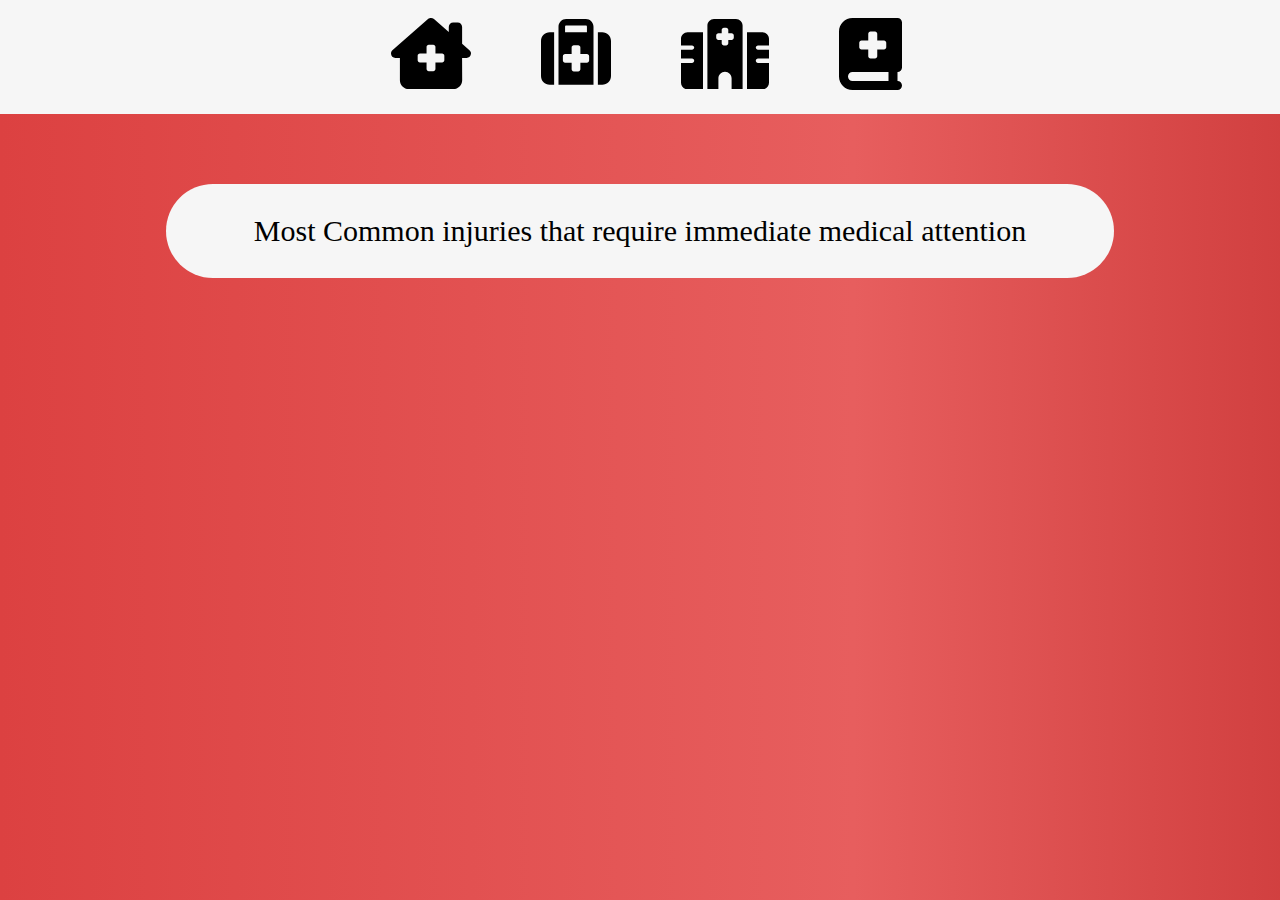
==== emergency.html @ 0ead44b5 "updated 1 created emergency and quickpatch pages amd changed color to red" ====
<!DOCTYPE html>
<html lang="en">
<head>
    <meta charset="UTF-8">
    <meta http-equiv="X-UA-Compatible" content="IE=edge">
    <meta name="viewport" content="width=device-width, initial-scale=1.0">
    <link rel="stylesheet" href="/index.css">
    <title>Emergency</title>
</head>
<body class="gradient">
    <div class="nav">
        <nav class="navbar">
            <div class="hover-grey">
                <a href="/index.html">
                    <svg xmlns="http://www.w3.org/2000/svg" viewBox="0 0 576 512"><path d="M575.8 255.5c0 18-15 32.1-32 32.1h-32l.7 160.2c.2 35.5-28.5 64.3-64 64.3H128.1c-35.3 0-64-28.7-64-64V287.6H32c-18 0-32-14-32-32.1c0-9 3-17 10-24L266.4 8c7-7 15-8 22-8s15 2 21 7L416 100.7V64c0-17.7 14.3-32 32-32h32c17.7 0 32 14.3 32 32V185l52.8 46.4c8 7 12 15 11 24zM272 192c-8.8 0-16 7.2-16 16v48H208c-8.8 0-16 7.2-16 16v32c0 8.8 7.2 16 16 16h48v48c0 8.8 7.2 16 16 16h32c8.8 0 16-7.2 16-16V320h48c8.8 0 16-7.2 16-16V272c0-8.8-7.2-16-16-16H320V208c0-8.8-7.2-16-16-16H272z"/></svg>
                </a>                            
            </div>
            
            <div class="hover-grey">
                <a href="/firstaid.html">
                    <svg xmlns="http://www.w3.org/2000/svg" class="suitcase" viewBox="0 0 512 512"><!--! Font Awesome Pro 6.4.0 by @fontawesome - https://fontawesome.com License - https://fontawesome.com/license (Commercial License) Copyright 2023 Fonticons, Inc. --><path d="M184 48H328c4.4 0 8 3.6 8 8V96H176V56c0-4.4 3.6-8 8-8zm-56 8V96v32V480H384V128 96 56c0-30.9-25.1-56-56-56H184c-30.9 0-56 25.1-56 56zM96 96H64C28.7 96 0 124.7 0 160V416c0 35.3 28.7 64 64 64H96V96zM416 480h32c35.3 0 64-28.7 64-64V160c0-35.3-28.7-64-64-64H416V480zM224 208c0-8.8 7.2-16 16-16h32c8.8 0 16 7.2 16 16v48h48c8.8 0 16 7.2 16 16v32c0 8.8-7.2 16-16 16H288v48c0 8.8-7.2 16-16 16H240c-8.8 0-16-7.2-16-16V320H176c-8.8 0-16-7.2-16-16V272c0-8.8 7.2-16 16-16h48V208z"/></svg>
                </a>
            </div>

            <div class="hover-grey">
                <a href="/hospitals.html">
                    <svg xmlns="http://www.w3.org/2000/svg" class="hospital" viewBox="0 0 640 512"><!--! Font Awesome Pro 6.4.0 by @fontawesome - https://fontawesome.com License - https://fontawesome.com/license (Commercial License) Copyright 2023 Fonticons, Inc. --><path d="M192 48c0-26.5 21.5-48 48-48H400c26.5 0 48 21.5 48 48V512H368V432c0-26.5-21.5-48-48-48s-48 21.5-48 48v80H192V48zM48 96H160V512H48c-26.5 0-48-21.5-48-48V320H80c8.8 0 16-7.2 16-16s-7.2-16-16-16H0V224H80c8.8 0 16-7.2 16-16s-7.2-16-16-16H0V144c0-26.5 21.5-48 48-48zm544 0c26.5 0 48 21.5 48 48v48H560c-8.8 0-16 7.2-16 16s7.2 16 16 16h80v64H560c-8.8 0-16 7.2-16 16s7.2 16 16 16h80V464c0 26.5-21.5 48-48 48H480V96H592zM312 64c-8.8 0-16 7.2-16 16v24H272c-8.8 0-16 7.2-16 16v16c0 8.8 7.2 16 16 16h24v24c0 8.8 7.2 16 16 16h16c8.8 0 16-7.2 16-16V152h24c8.8 0 16-7.2 16-16V120c0-8.8-7.2-16-16-16H344V80c0-8.8-7.2-16-16-16H312z"/></svg>
                </a>
            </div>

            <div class="hover-grey">
                <a href="/emergencycontacts.html">
                    <svg xmlns="http://www.w3.org/2000/svg" class="medical-book" viewBox="0 0 448 512"><!--! Font Awesome Pro 6.4.0 by @fontawesome - https://fontawesome.com License - https://fontawesome.com/license (Commercial License) Copyright 2023 Fonticons, Inc. --><path d="M0 96C0 43 43 0 96 0H384h32c17.7 0 32 14.3 32 32V352c0 17.7-14.3 32-32 32v64c17.7 0 32 14.3 32 32s-14.3 32-32 32H384 96c-53 0-96-43-96-96V96zM64 416c0 17.7 14.3 32 32 32H352V384H96c-17.7 0-32 14.3-32 32zM208 112v48H160c-8.8 0-16 7.2-16 16v32c0 8.8 7.2 16 16 16h48v48c0 8.8 7.2 16 16 16h32c8.8 0 16-7.2 16-16V224h48c8.8 0 16-7.2 16-16V176c0-8.8-7.2-16-16-16H272V112c0-8.8-7.2-16-16-16H224c-8.8 0-16 7.2-16 16z"/></svg>
                </a>
            </div>
        </nav>  
    </div>

    <center>
        <div class="section">
            <center>
                <div>
                    Most Common injuries that require immediate medical attention
                </div>
            </center>
            
        </div>
    </center>
    
</body>
</html>
---- index.css ----
.gradient {
    background: linear-gradient(to right, rgb(220, 65, 65), rgb(231, 94, 94), rgb(188, 34, 34), rgb(253, 121, 121));
    background-size: 200% auto;
    animation: gradientAnimation 20s ease-in-out infinite;
  }
  
  @keyframes gradientAnimation {
    0% {
      background-position: 25% center;
    }
    50% {
      background-position: 100% center;
    }
    100% {
      background-position: 15% center;
    }
}

.nav{
  background-color: rgb(246, 246, 246);
  margin-top: -10px;
  padding-top: 20px;
  padding-bottom: 20px;
  padding-left: 20px;
  width: 100.20100001%;
  margin-left: -15px;
  margin-bottom: 30px;
}

.navbar{
  display: flex;
  align-items: center;
  justify-content: center;
}

svg{
  width: 80px;
  padding-left: 35px;
  padding-right: 35px;
  padding-top: 25px;
  margin-top: -25px;
  padding-bottom: 25px;
  margin-bottom: -25px;
}

.hover-grey :hover{
  background-color: rgb(255, 123, 123);
}

.info{
  position: absolute;
  margin-left: 45px;
  color: black;
  font-size: 20px;
}

.info :hover{
  background-color: transparent;
}

.suitcase{
  width: 70px;
}

.medical-book{
  width: 63px;
}

.hospital{
  width: 88px;
}

.section{
  background-color: rgb(246, 246, 246);
  width: 75%;
  display: flex;
  justify-content: center;
  align-items: center;
  font-size: 30px;
  border-radius: 50px;
  margin-top: 70px;
  padding-top: 30px;
  padding-bottom: 30px;
  font-family: 'Franklin Gothic Medium';
  flex-direction: column;
  margin-bottom: 70px;
}

.title{
  font-weight: bold;
  font-size: 40px;
}

.flex-center{
  display: flex;
  justify-content: center;
  flex-direction: column;
}

.box{
  display: flex;
  justify-content: space-between;
}

.box-element{
  display: flex;
  flex-direction: column;
  align-items: center;
}

.image{
  width: 200px;
}

.book-image{
  width: 156px;
}

.suitcase-image{
  width: 179px;
}

.hospital-image{
  width: 222px;
}
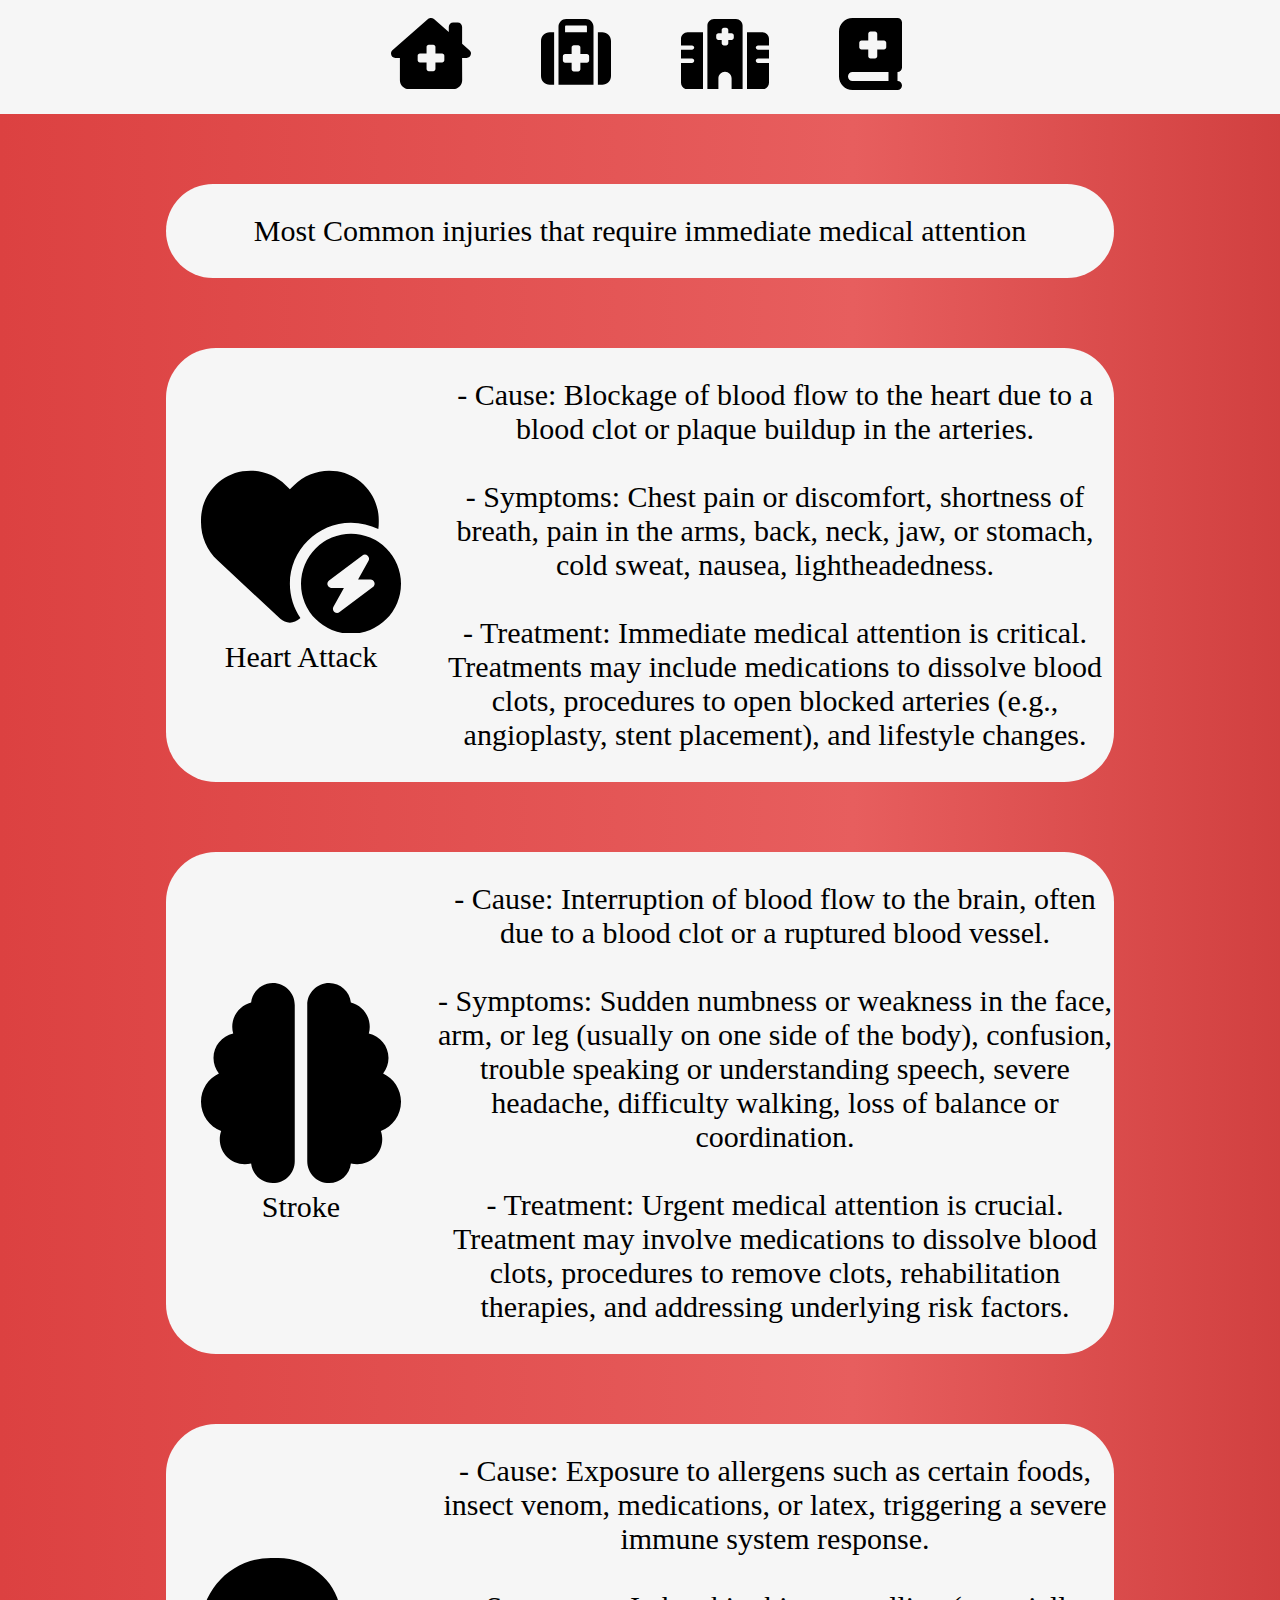
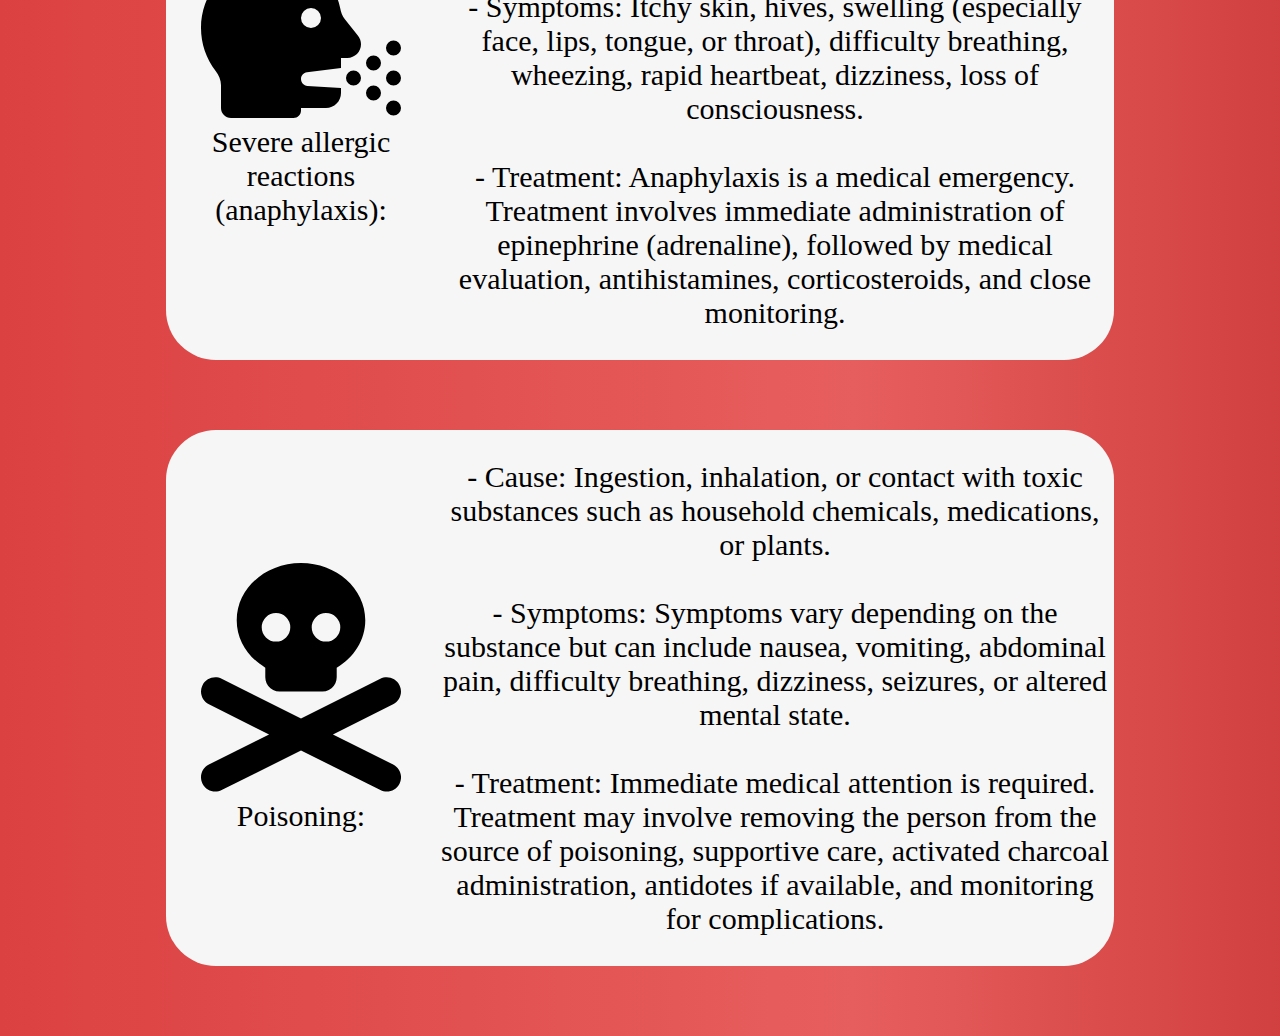
==== commit 7ccaa9bf: "third commit" ====
--- a/emergency.html
+++ b/emergency.html
@@ -5,6 +5,7 @@
     <meta http-equiv="X-UA-Compatible" content="IE=edge">
     <meta name="viewport" content="width=device-width, initial-scale=1.0">
     <link rel="stylesheet" href="/index.css">
+    <link rel="stylesheet" href="/header.css">
     <title>Emergency</title>
 </head>
 <body class="gradient">
@@ -38,12 +39,89 @@
 
     <center>
         <div class="section">
-            <center>
-                <div>
-                    Most Common injuries that require immediate medical attention
+            Most Common injuries that require immediate medical attention
+        </div>
+    </center>
+
+    <center>
+        <div class="section">        
+            <div class="inner-section">
+                <div class="">
+                    <svg xmlns="http://www.w3.org/2000/svg" class="pulsing-heart" viewBox="0 0 576 512"><!--! Font Awesome Pro 6.4.0 by @fontawesome - https://fontawesome.com License - https://fontawesome.com/license (Commercial License) Copyright 2023 Fonticons, Inc. --><path d="M47.6 300.4L228.3 469.1c7.5 7 17.4 10.9 27.7 10.9s20.2-3.9 27.7-10.9l2.6-2.4C267.2 438.6 256 404.6 256 368c0-97.2 78.8-176 176-176c28.3 0 55 6.7 78.7 18.5c.9-6.5 1.3-13 1.3-19.6v-5.8c0-69.9-50.5-129.5-119.4-141C347 36.5 300.6 51.4 268 84L256 96 244 84c-32.6-32.6-79-47.5-124.6-39.9C50.5 55.6 0 115.2 0 185.1v5.8c0 41.5 17.2 81.2 47.6 109.5zM432 512a144 144 0 1 0 0-288 144 144 0 1 0 0 288zm47.9-225c4.3 3.7 5.4 9.9 2.6 14.9L452.4 356H488c5.2 0 9.8 3.3 11.4 8.2s-.1 10.3-4.2 13.4l-96 72c-4.5 3.4-10.8 3.2-15.1-.6s-5.4-9.9-2.6-14.9L411.6 380H376c-5.2 0-9.8-3.3-11.4-8.2s.1-10.3 4.2-13.4l96-72c4.5-3.4 10.8-3.2 15.1 .6z"/></svg>
+                    <div>
+                        Heart Attack
+                    </div>
                 </div>
-            </center>
-            
+
+                <div class="size">
+                    - Cause: Blockage of blood flow to the heart due to a blood clot or plaque buildup in the arteries.
+                    <br>
+                    <br>
+                    - Symptoms: Chest pain or discomfort, shortness of breath, pain in the arms, back, neck, jaw, or stomach, cold sweat, nausea, lightheadedness.
+                    <br>
+                    <br>
+                    - Treatment: Immediate medical attention is critical. Treatments may include medications to dissolve blood clots, procedures to open blocked arteries (e.g., angioplasty, stent placement), and lifestyle changes.
+                </div>
+            </div>
+        </div>
+
+
+        <div class="section">            
+            <div class="inner-section">
+                <div class="">
+                    <svg xmlns="http://www.w3.org/2000/svg" class="pulsing-heart" viewBox="0 0 512 512"><!--! Font Awesome Pro 6.4.0 by @fontawesome - https://fontawesome.com License - https://fontawesome.com/license (Commercial License) Copyright 2023 Fonticons, Inc. --><path d="M184 0c30.9 0 56 25.1 56 56V456c0 30.9-25.1 56-56 56c-28.9 0-52.7-21.9-55.7-50.1c-5.2 1.4-10.7 2.1-16.3 2.1c-35.3 0-64-28.7-64-64c0-7.4 1.3-14.6 3.6-21.2C21.4 367.4 0 338.2 0 304c0-31.9 18.7-59.5 45.8-72.3C37.1 220.8 32 207 32 192c0-30.7 21.6-56.3 50.4-62.6C80.8 123.9 80 118 80 112c0-29.9 20.6-55.1 48.3-62.1C131.3 21.9 155.1 0 184 0zM328 0c28.9 0 52.6 21.9 55.7 49.9c27.8 7 48.3 32.1 48.3 62.1c0 6-.8 11.9-2.4 17.4c28.8 6.2 50.4 31.9 50.4 62.6c0 15-5.1 28.8-13.8 39.7C493.3 244.5 512 272.1 512 304c0 34.2-21.4 63.4-51.6 74.8c2.3 6.6 3.6 13.8 3.6 21.2c0 35.3-28.7 64-64 64c-5.6 0-11.1-.7-16.3-2.1c-3 28.2-26.8 50.1-55.7 50.1c-30.9 0-56-25.1-56-56V56c0-30.9 25.1-56 56-56z"/></svg>
+                    <div>
+                        Stroke
+                    </div>
+                </div>
+
+                <div class="size">
+                    - Cause: Interruption of blood flow to the brain, often due to a blood clot or a ruptured blood vessel.
+                    <br><br>
+                    - Symptoms: Sudden numbness or weakness in the face, arm, or leg (usually on one side of the body), confusion, trouble speaking or understanding speech, severe headache, difficulty walking, loss of balance or coordination.
+                    <br><br>
+                    - Treatment: Urgent medical attention is crucial. Treatment may involve medications to dissolve blood clots, procedures to remove clots, rehabilitation therapies, and addressing underlying risk factors.
+                </div>
+            </div>
+        </div>
+
+
+        <div class="section">           
+            <div class="inner-section">
+                <div class="">
+                    <svg xmlns="http://www.w3.org/2000/svg" class="pulsing-heart" viewBox="0 0 640 512"><!--! Font Awesome Pro 6.4.0 by @fontawesome - https://fontawesome.com License - https://fontawesome.com/license (Commercial License) Copyright 2023 Fonticons, Inc. --><path d="M0 224.2C0 100.6 100.2 0 224 0h24c95.2 0 181.2 69.3 197.3 160.2c2.3 13 6.8 25.7 15.1 36l42 52.6c6.2 7.8 9.6 17.4 9.6 27.4c0 24.2-19.6 43.8-43.8 43.8H448v0 32L339.2 365.6c-11 1.4-19.2 10.7-19.2 21.8c0 11.6 9 21.2 20.6 21.9L448 416v16c0 26.5-21.5 48-48 48H320v8c0 13.3-10.7 24-24 24H256v0H96c-17.7 0-32-14.3-32-32V407.3c0-16.7-6.9-32.5-17.1-45.8C16.6 322.4 0 274.1 0 224.2zm352-.2a32 32 0 1 0 0-64 32 32 0 1 0 0 64zM464 384a24 24 0 1 1 48 0 24 24 0 1 1 -48 0zm152-24a24 24 0 1 1 0 48 24 24 0 1 1 0-48zM592 480a24 24 0 1 1 48 0 24 24 0 1 1 -48 0zM552 312a24 24 0 1 1 0 48 24 24 0 1 1 0-48zm40-24a24 24 0 1 1 48 0 24 24 0 1 1 -48 0zM552 408a24 24 0 1 1 0 48 24 24 0 1 1 0-48z"/></svg>
+                    <div>
+                        Severe allergic reactions (anaphylaxis):
+                    </div>
+                </div>
+
+                <div class="size">
+                    - Cause: Exposure to allergens such as certain foods, insect venom, medications, or latex, triggering a severe immune system response.
+                    <br><br>
+                    - Symptoms: Itchy skin, hives, swelling (especially face, lips, tongue, or throat), difficulty breathing, wheezing, rapid heartbeat, dizziness, loss of consciousness.
+                    <br><br>
+                    - Treatment: Anaphylaxis is a medical emergency. Treatment involves immediate administration of epinephrine (adrenaline), followed by medical evaluation, antihistamines, corticosteroids, and close monitoring.
+                </div>
+            </div>
+        </div>
+
+        <div class="section">            
+            <div class="inner-section">
+                <div class="">
+                    <svg xmlns="http://www.w3.org/2000/svg" class="pulsing-heart" viewBox="0 0 448 512"><!--! Font Awesome Pro 6.4.0 by @fontawesome - https://fontawesome.com License - https://fontawesome.com/license (Commercial License) Copyright 2023 Fonticons, Inc. --><path d="M368 128c0 44.4-25.4 83.5-64 106.4V256c0 17.7-14.3 32-32 32H176c-17.7 0-32-14.3-32-32V234.4c-38.6-23-64-62.1-64-106.4C80 57.3 144.5 0 224 0s144 57.3 144 128zM168 176a32 32 0 1 0 0-64 32 32 0 1 0 0 64zm144-32a32 32 0 1 0 -64 0 32 32 0 1 0 64 0zM3.4 273.7c7.9-15.8 27.1-22.2 42.9-14.3L224 348.2l177.7-88.8c15.8-7.9 35-1.5 42.9 14.3s1.5 35-14.3 42.9L295.6 384l134.8 67.4c15.8 7.9 22.2 27.1 14.3 42.9s-27.1 22.2-42.9 14.3L224 419.8 46.3 508.6c-15.8 7.9-35 1.5-42.9-14.3s-1.5-35 14.3-42.9L152.4 384 17.7 316.6C1.9 308.7-4.5 289.5 3.4 273.7z"/></svg>
+                    <div>
+                        Poisoning:
+                    </div>
+                </div>
+
+                <div class="size">
+                    - Cause: Ingestion, inhalation, or contact with toxic substances such as household chemicals, medications, or plants.
+                    <br><br>
+                    - Symptoms: Symptoms vary depending on the substance but can include nausea, vomiting, abdominal pain, difficulty breathing, dizziness, seizures, or altered mental state.
+                    <br><br>
+                    - Treatment: Immediate medical attention is required. Treatment may involve removing the person from the source of poisoning, supportive care, activated charcoal administration, antidotes if available, and monitoring for complications.
+                </div>
+            </div>
         </div>
     </center>
     
--- a/header.css
+++ b/header.css
@@ -0,0 +1,14 @@
+.header{
+    margin-bottom: 50px;
+}
+
+.inner-section{
+    display: flex;
+    justify-content: space-between;
+    align-items: center;
+}
+
+.pulsing-heart{
+    width: 200px;
+}
+
